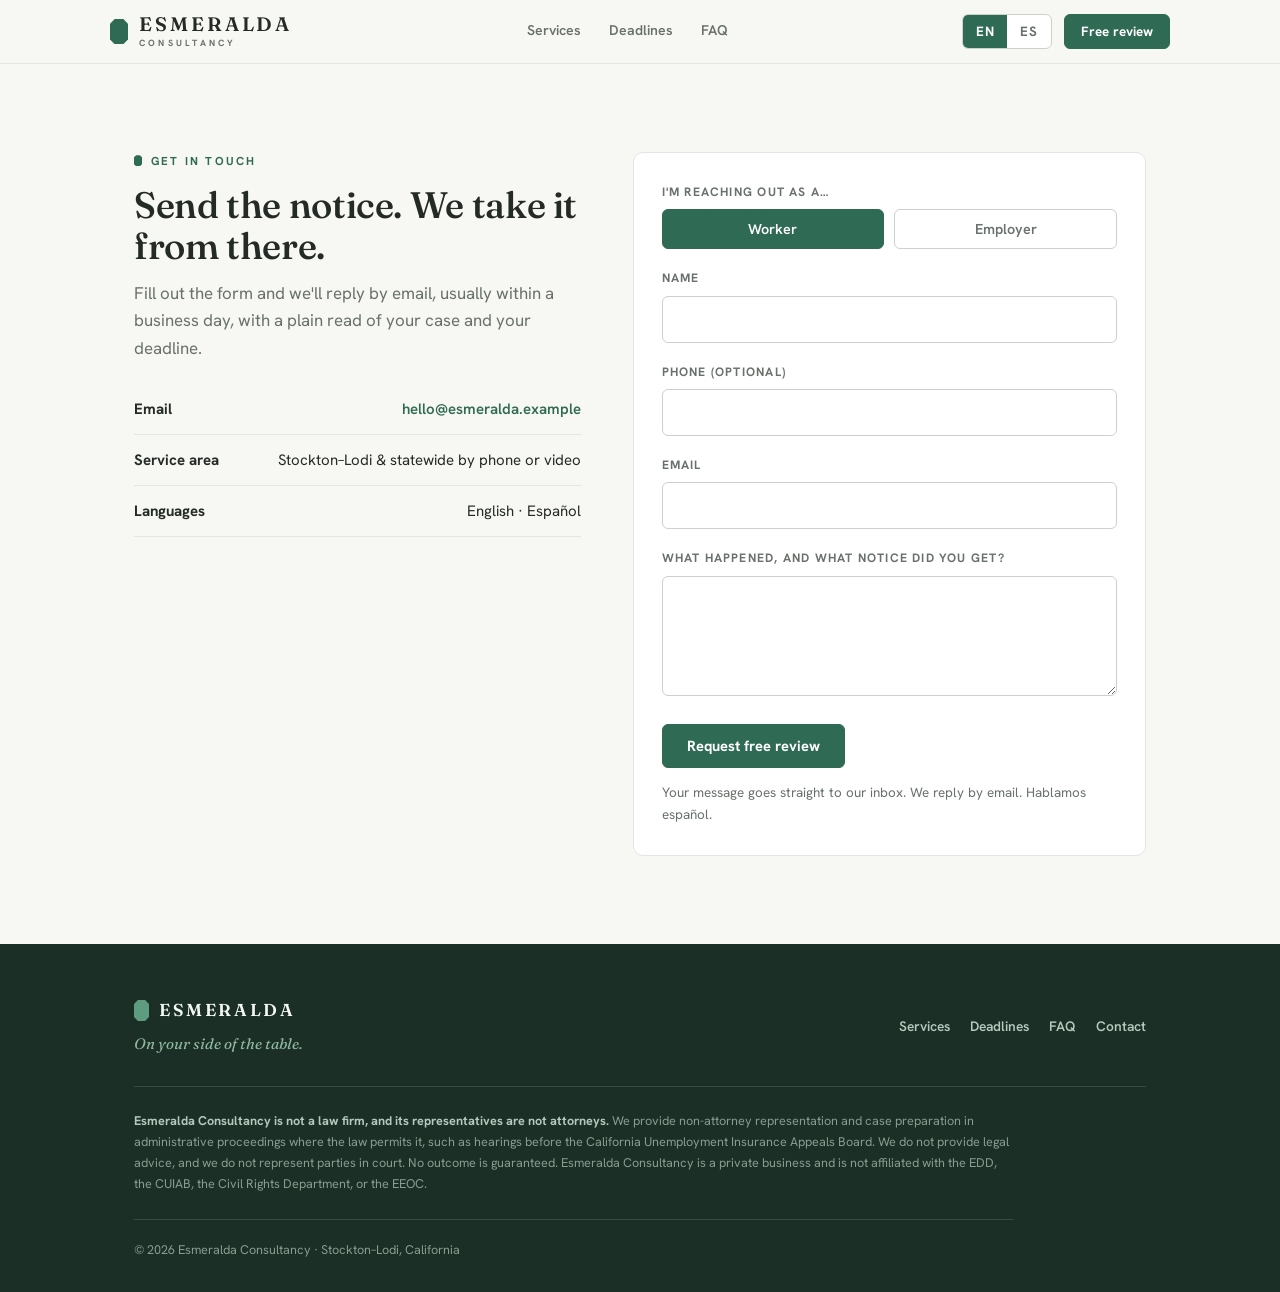
==== contact.html @ 8d0ad8d6 "Add files via upload" ====
<!DOCTYPE html>
<html lang="en">
<head>
<meta charset="UTF-8">
<meta name="viewport" content="width=device-width, initial-scale=1.0">
<title>Contact | Esmeralda Consultancy</title>
<meta name="description" content="Send your EDD, CUIAB, or CRD notice for a free case review. We reply within a business day, in English or Spanish.">
<meta name="robots" content="index, follow">
<meta name="theme-color" content="#2F6B54">
<link rel="canonical" href="https://davidamaya.github.io/Esmeralda-Consultancy/contact.html">
<meta property="og:site_name" content="Esmeralda Consultancy">
<meta property="og:title" content="Contact | Esmeralda Consultancy">
<meta property="og:description" content="Send the notice. We take it from there. Free case review, in English or Spanish.">
<meta property="og:type" content="website">
<meta property="og:url" content="https://davidamaya.github.io/Esmeralda-Consultancy/contact.html">
<link rel="icon" href='data:image/svg+xml,<svg xmlns="http://www.w3.org/2000/svg" viewBox="0 0 100 140"><path fill="%232F6B54" d="M26 0H74L100 26V114L74 140H26L0 114V26Z"/></svg>'>
<link rel="preconnect" href="https://fonts.googleapis.com">
<link rel="preconnect" href="https://fonts.gstatic.com" crossorigin>
<link href="https://fonts.googleapis.com/css2?family=Fraunces:opsz,wght@9..144,430;9..144,530;9..144,600&family=Hanken+Grotesk:wght@400;500;600;700&display=swap" rel="stylesheet">
<link rel="stylesheet" href="styles.css">
</head>
<body>
<a class="skip" href="#main"><span class="en">Skip to content</span><span class="es">Ir al contenido</span></a>

<header>
  <div class="wrap hd">
    <a class="brand il" href="index.html" aria-label="Esmeralda Consultancy — home">
      <svg viewBox="0 0 100 140" aria-hidden="true"><path fill="currentColor" d="M26 0H74L100 26V114L74 140H26L0 114V26Z"/></svg>
      <span class="bt"><b>ESMERALDA</b><span class="en">Consultancy</span><span class="es">Consultoría</span></span>
    </a>
    <nav class="main" aria-label="Main">
      <a class="il" href="services.html"><span class="en">Services</span><span class="es">Servicios</span></a>
      <a class="il" href="deadlines.html"><span class="en">Deadlines</span><span class="es">Fechas límite</span></a>
      <a class="il" href="faq.html"><span class="en">FAQ</span><span class="es">Preguntas</span></a>
    </nav>
    <div class="hd-r">
      <div class="seg" role="group" aria-label="Language">
        <button type="button" id="btn-en" class="on" onclick="setLang('en')">EN</button>
        <button type="button" id="btn-es" onclick="setLang('es')">ES</button>
      </div>
      <a class="btn sm il" href="contact.html" aria-current="page"><span class="en">Free review</span><span class="es">Revisión gratis</span></a>
    </div>
  </div>
</header>

<main id="main">

<section>
  <div class="wrap contact">
    <div class="rv">
      <div class="eyebrow"><span class="en">Get in touch</span><span class="es">Contáctenos</span></div>
      <h2><span class="en">Send the notice. We take it from there.</span><span class="es">Mándenos el aviso. Nosotros seguimos desde ahí.</span></h2>
      <p class="lead" style="margin-bottom:22px"><span class="en">Fill out the form and we'll reply by email, usually within a business day, with a plain read of your case and your deadline.</span><span class="es">Llene el formulario y le respondemos por correo, normalmente en un día hábil, con una lectura clara de su caso y de su fecha límite.</span></p>
      <div>
        <div class="c-line"><b><span class="en">Email</span><span class="es">Correo</span></b><a class="maillink" href="#"></a></div>
        <div class="c-line" data-phone-row><b><span class="en">Phone</span><span class="es">Teléfono</span></b><a class="phonelink" href="#"></a></div>
        <div class="c-line"><b><span class="en">Service area</span><span class="es">Área de servicio</span></b><span><span class="en">Stockton–Lodi &amp; statewide by phone or video</span><span class="es">Stockton–Lodi y todo el estado por teléfono o video</span></span></div>
        <div class="c-line"><b><span class="en">Languages</span><span class="es">Idiomas</span></b><span>English · Español</span></div>
      </div>
    </div>
    <form id="cform" class="cform rv" novalidate>
      <span class="field"><span class="en">I'm reaching out as a…</span><span class="es">Me comunico como…</span></span>
      <div class="pills" role="group">
        <button type="button" class="pill on" id="pWorker" onclick="setSide('worker')"><span class="en">Worker</span><span class="es">Trabajador</span></button>
        <button type="button" class="pill" id="pEmployer" onclick="setSide('employer')"><span class="en">Employer</span><span class="es">Empleador</span></button>
      </div>
      <label class="field" for="fName"><span class="en">Name</span><span class="es">Nombre</span></label>
      <input type="text" id="fName" name="name" autocomplete="name" required>
      <label class="field" for="fPhone"><span class="en">Phone (optional)</span><span class="es">Teléfono (opcional)</span></label>
      <input type="tel" id="fPhone" name="phone" autocomplete="tel">
      <label class="field" for="fEmail"><span class="en">Email</span><span class="es">Correo electrónico</span></label>
      <input type="email" id="fEmail" name="email" autocomplete="email" required>
      <label class="field" for="fMsg"><span class="en">What happened, and what notice did you get?</span><span class="es">¿Qué pasó y qué aviso recibió?</span></label>
      <textarea id="fMsg" name="message" required></textarea>
      <button class="btn" type="submit"><span class="en">Request free review</span><span class="es">Solicitar revisión gratuita</span></button>
      <p class="f-note"><span class="en">Your message goes straight to our inbox. We reply by email. Hablamos español.</span><span class="es">Su mensaje llega directo a nuestra bandeja. Respondemos por correo. Hablamos español.</span></p>
      <p class="f-ok" id="fOk"><span class="en">Thanks — your message is on its way. We'll reply by email soon.</span><span class="es">Gracias, su mensaje va en camino. Le respondemos pronto por correo.</span></p>
      <p class="f-err" id="fErr"><span class="en">The form couldn't send. Email us directly at <span class="mailtxt"></span>.</span><span class="es">El formulario no se pudo enviar. Escríbanos directo a <span class="mailtxt"></span>.</span></p>
    </form>
  </div>
</section>

</main>

<footer>
  <div class="wrap">
    <div class="ft-top">
      <div>
        <a class="ft-brand il" href="index.html">
          <svg viewBox="0 0 100 140" aria-hidden="true"><path fill="currentColor" d="M26 0H74L100 26V114L74 140H26L0 114V26Z"/></svg>
          <b>ESMERALDA</b>
        </a>
        <div class="ft-tag"><span class="en">On your side of the table.</span><span class="es">De su lado de la mesa.</span></div>
      </div>
      <div class="ft-nav">
        <a class="il" href="services.html"><span class="en">Services</span><span class="es">Servicios</span></a>
        <a class="il" href="deadlines.html"><span class="en">Deadlines</span><span class="es">Fechas límite</span></a>
        <a class="il" href="faq.html"><span class="en">FAQ</span><span class="es">Preguntas</span></a>
        <a class="il" href="contact.html"><span class="en">Contact</span><span class="es">Contacto</span></a>
      </div>
    </div>
    <p class="disclaimer">
      <span class="en"><b>Esmeralda Consultancy is not a law firm, and its representatives are not attorneys.</b> We provide non-attorney representation and case preparation in administrative proceedings where the law permits it, such as hearings before the California Unemployment Insurance Appeals Board. We do not provide legal advice, and we do not represent parties in court. No outcome is guaranteed. Esmeralda Consultancy is a private business and is not affiliated with the EDD, the CUIAB, the Civil Rights Department, or the EEOC.</span>
      <span class="es"><b>Esmeralda Consultancy no es un despacho de abogados y sus representantes no son abogados.</b> Ofrecemos representación y preparación de casos, sin abogado, en procedimientos administrativos donde la ley lo permite, como las audiencias ante la Junta de Apelaciones del Seguro de Desempleo de California. No damos asesoría legal ni representamos a las partes en los tribunales. Ningún resultado está garantizado. Esmeralda Consultancy es un negocio privado y no está afiliada al EDD, a la CUIAB, al Departamento de Derechos Civiles ni a la EEOC.</span>
    </p>
    <div class="ft-bot">© 2026 Esmeralda Consultancy · Stockton–Lodi, California</div>
  </div>
</footer>

<script src="app.js"></script>
</body>
</html>
---- styles.css ----
/* Esmeralda Consultancy — shared styles */
:root{
  --bg:#F7F7F3;        /* soft paper white */
  --card:#FFFFFF;
  --ink:#242B26;       /* soft green-black */
  --mut:#68716B;
  --line:#E3E6E2;      /* hairlines */
  --ctl:#CBD2CC;       /* control borders */
  --em:#2F6B54;        /* muted pine emerald */
  --em-deep:#25553F;
  --em-lite:#EAF0EC;
  --panel:#224235;
  --footer:#1B2F27;
  --amber:#96691E;
  --red:#9C4335;
  --r:6px;             /* one radius everywhere */
}
*{margin:0;padding:0;box-sizing:border-box}
html{scroll-behavior:smooth;scroll-padding-top:80px}
body{font-family:'Hanken Grotesk',system-ui,sans-serif;background:var(--bg);color:var(--ink);font-size:17px;line-height:1.6;-webkit-font-smoothing:antialiased}
img,svg{display:block}
a{color:inherit}
.wrap{max-width:1060px;margin:0 auto;padding:0 24px}
h1,h2,h3{font-family:'Fraunces',serif;font-weight:530;line-height:1.12;letter-spacing:-.01em}
h1{font-size:clamp(2.4rem,5.6vw,3.8rem)}
h2{font-size:clamp(1.7rem,3.2vw,2.3rem);margin-bottom:14px}
h3{font-size:1.18rem;font-weight:600;line-height:1.3}
p{max-width:62ch}
.lead{font-size:1.06rem;color:var(--mut);max-width:56ch}
.small{font-size:.84rem;color:var(--mut)}

/* language: .es hidden until body.lang-es */
.es{display:none}
body.lang-es .en{display:none}
body.lang-es .es{display:revert}

/* skip link */
.skip{position:absolute;left:-9999px;top:0;background:var(--em);color:#fff;padding:10px 16px;border-radius:var(--r);z-index:100}
.skip:focus{left:16px;top:12px}

/* eyebrow with small gem tick */
.eyebrow{display:flex;align-items:center;gap:9px;font-size:.72rem;font-weight:700;letter-spacing:.19em;text-transform:uppercase;color:var(--em);margin-bottom:14px}
.eyebrow::before{content:"";width:8px;height:11px;background:var(--em);clip-path:polygon(27% 0,73% 0,100% 19%,100% 81%,73% 100%,27% 100%,0 81%,0 19%);flex:none}

/* ===== one control system: buttons, toggles, inputs share height, radius, border ===== */
.btn{display:inline-block;font-family:inherit;font-size:.92rem;font-weight:700;line-height:1;padding:14px 24px;background:var(--em);color:#fff;text-decoration:none;border:1px solid var(--em);border-radius:var(--r);cursor:pointer;transition:background .15s,border-color .15s,color .15s}
.btn:hover{background:var(--em-deep);border-color:var(--em-deep)}
.btn.quiet{background:var(--card);border-color:var(--ctl);color:var(--ink)}
.btn.quiet:hover{border-color:var(--em);color:var(--em);background:var(--em-lite)}
.btn.sm{font-size:.84rem;padding:10px 16px}
a:focus-visible,button:focus-visible,select:focus-visible,input:focus-visible,textarea:focus-visible,summary:focus-visible{outline:2px solid var(--em);outline-offset:2px}

.seg{display:inline-flex;border:1px solid var(--ctl);border-radius:var(--r);overflow:hidden;background:var(--card)}
.seg button{font-family:inherit;font-size:.84rem;font-weight:700;line-height:1;letter-spacing:.06em;padding:10px 13px;border:none;background:transparent;color:var(--mut);cursor:pointer}
.seg button.on{background:var(--em);color:#fff}

.field{display:block;font-size:.76rem;font-weight:700;letter-spacing:.1em;text-transform:uppercase;color:var(--mut);margin:0 0 7px}
select,input[type=date],input[type=text],input[type=email],input[type=tel],textarea{width:100%;font-family:inherit;font-size:1rem;line-height:1.3;padding:12px 14px;border:1px solid var(--ctl);border-radius:var(--r);background:var(--card);color:var(--ink);margin-bottom:20px;-webkit-appearance:none;appearance:none}
select{background-image:url('data:image/svg+xml,<svg xmlns="http://www.w3.org/2000/svg" width="12" height="8"><path d="M1 1l5 5 5-5" fill="none" stroke="%232F6B54" stroke-width="2"/></svg>');background-repeat:no-repeat;background-position:right 14px center;padding-right:38px}
textarea{min-height:120px;resize:vertical}

/* ===== header ===== */
header{position:sticky;top:0;z-index:50;background:rgba(247,247,243,.93);backdrop-filter:blur(8px);border-bottom:1px solid var(--line)}
.hd{display:flex;align-items:center;justify-content:space-between;gap:16px;padding:13px 0}
.brand{display:flex;align-items:center;gap:11px;text-decoration:none}
.brand svg{width:18px;height:auto;color:var(--em);flex:none}
.brand .bt{display:flex;flex-direction:column;line-height:1}
.brand .bt b{font-family:'Fraunces',serif;font-weight:600;font-size:1.22rem;letter-spacing:.15em}
.brand .bt span{font-size:.56rem;font-weight:700;letter-spacing:.36em;text-transform:uppercase;color:var(--mut);margin-top:4px}
nav.main{display:flex;align-items:center;gap:24px}
nav.main a{font-size:.88rem;font-weight:600;text-decoration:none;color:var(--mut);padding:6px 2px;border-bottom:2px solid transparent;transition:color .15s}
nav.main a:hover{color:var(--em)}
nav.main a[aria-current=page]{color:var(--em);border-bottom-color:var(--em)}
.hd-r{display:flex;align-items:center;gap:12px}
@media(max-width:820px){nav.main{gap:16px}nav.main a{font-size:.82rem}}
@media(max-width:640px){nav.main{display:none}}
@media(max-width:460px){.hd-r .btn{display:none}}

/* ===== page scaffolding ===== */
section{padding:88px 0}
section.tight{padding:64px 0}
.sec-hd{max-width:640px;margin-bottom:42px}
.page-hero{padding:76px 0 56px;border-bottom:1px solid var(--line)}
.page-hero h1{font-size:clamp(2.1rem,4.6vw,3.1rem);max-width:22ch}
.page-hero .lead{margin-top:16px}
@media(max-width:760px){section{padding:60px 0}.page-hero{padding:52px 0 44px}}

/* ===== home hero ===== */
.hero{padding:100px 0 72px;border-bottom:1px solid var(--line)}
.hero h1{max-width:16ch}
.hero h1 em{font-style:italic;color:var(--em)}
.hero .lead{margin:22px 0 30px}
.hero-cta{display:flex;flex-wrap:wrap;gap:12px}
.facts{display:flex;flex-wrap:wrap;column-gap:56px;row-gap:20px;margin-top:60px}
.fact b{display:block;font-family:'Fraunces',serif;font-weight:600;font-size:1.35rem;color:var(--em)}
.fact span{font-size:.84rem;color:var(--mut)}
@media(max-width:760px){.hero{padding:64px 0 54px}.facts{column-gap:36px;margin-top:44px}}

/* ===== cards & lists ===== */
.grid2{display:grid;grid-template-columns:1fr 1fr;gap:24px}
@media(max-width:820px){.grid2{grid-template-columns:1fr}}
.card{background:var(--card);border:1px solid var(--line);border-radius:10px;padding:30px 28px}
.card .tag{font-size:.7rem;font-weight:700;letter-spacing:.16em;text-transform:uppercase;color:var(--em);margin-bottom:10px}
.card h3{font-size:1.35rem;margin-bottom:6px}
.card .sub{font-size:.94rem;color:var(--mut);margin-bottom:14px}
ul.rows{list-style:none}
ul.rows li{padding:11px 0;border-top:1px solid var(--line);font-size:.95rem}
.card ul.rows li:last-child{padding-bottom:0}
.linkmore{display:inline-block;margin-top:16px;font-size:.9rem;font-weight:700;color:var(--em);text-decoration:none}
.linkmore:hover{text-decoration:underline}

/* plain two columns (no boxes) */
.cols2{display:grid;grid-template-columns:1fr 1fr;gap:48px}
.cols2 h3{padding-bottom:12px;border-bottom:1px solid var(--line);margin-bottom:4px}
.cols2 ul.rows li{border-top:none;border-bottom:1px solid var(--line)}
.cols2 ul.rows li:last-child{border-bottom:none}
@media(max-width:820px){.cols2{grid-template-columns:1fr;gap:28px}}

/* ===== dark band (home thesis) ===== */
.band-dark{background:var(--panel);color:#E7EFEA}
.band-dark .eyebrow{color:#9CCDB4}
.band-dark .eyebrow::before{background:#9CCDB4}
.band-dark h2{color:#F3F8F4}
.band-dark .lead{color:#B4C9BC}
.band-dark .cols2{margin-top:40px}
.band-dark .cols2 h3{color:#9CCDB4;border-bottom-color:rgba(231,239,234,.22)}
.band-dark ul.rows li{border-color:rgba(231,239,234,.12);color:#D3E1D7}

/* ===== light CTA band ===== */
.band-lite{background:var(--em-lite);border-top:1px solid var(--line);border-bottom:1px solid var(--line)}
.band-lite .in{display:flex;align-items:center;justify-content:space-between;gap:24px;flex-wrap:wrap;padding:34px 0}
.band-lite p{font-size:1.02rem;max-width:none}
.band-lite b{font-family:'Fraunces',serif;font-weight:600}

/* ===== steps & terms (no boxes) ===== */
.steps{display:grid;grid-template-columns:repeat(3,1fr);gap:44px;border-top:1px solid var(--line);padding-top:44px}
.step .num{font-family:'Fraunces',serif;font-weight:430;font-size:2.1rem;color:var(--em);line-height:1;margin-bottom:12px}
.step h3{margin-bottom:8px}
.step p{font-size:.94rem;color:var(--mut)}
.terms{display:grid;grid-template-columns:repeat(3,1fr);gap:44px;border-top:1px solid var(--line);padding-top:44px}
.term h3{font-size:1.05rem;margin-bottom:8px}
.term h3::before{content:"";display:block;width:24px;height:2px;background:var(--em);margin-bottom:12px}
.term p{font-size:.93rem;color:var(--mut)}
@media(max-width:820px){.steps,.terms{grid-template-columns:1fr;gap:30px}}

/* ===== calculator ===== */
.tool{background:var(--card);border:1px solid var(--line);border-radius:10px;padding:32px 30px;max-width:700px}
.result{display:none;margin-top:24px;border-top:1px solid var(--line);padding-top:22px}
.result.show{display:block}
.result .dl-label{font-size:.76rem;font-weight:700;letter-spacing:.1em;text-transform:uppercase;color:var(--mut);margin-bottom:6px}
.result .dl-date{font-family:'Fraunces',serif;font-weight:600;font-size:clamp(1.4rem,3.2vw,1.9rem);line-height:1.15}
.result .dl-pill{display:inline-block;margin-top:12px;font-size:.84rem;font-weight:700;padding:7px 13px;border-radius:var(--r)}
.result.ok .dl-date{color:var(--em)}
.result.ok .dl-pill{background:#E2ECE6;color:var(--em-deep)}
.result.warn .dl-date{color:var(--amber)}
.result.warn .dl-pill{background:#F1E7CE;color:#6E4B12}
.result.past .dl-date{color:var(--red)}
.result.past .dl-pill{background:#F1DFDA;color:#6F2C21}
.result .dl-note{margin-top:12px;font-size:.9rem;color:var(--mut)}
.fine{font-size:.82rem;color:var(--mut);margin-top:22px;max-width:700px;line-height:1.6}
.fine a{color:var(--em)}

/* ===== FAQ ===== */
.faq{max-width:760px}
.faq details{border-top:1px solid var(--line)}
.faq details:last-child{border-bottom:1px solid var(--line)}
.faq summary{list-style:none;cursor:pointer;padding:18px 36px 18px 0;font-weight:600;font-size:1.02rem;position:relative}
.faq summary::-webkit-details-marker{display:none}
.faq summary::after{content:"+";position:absolute;right:4px;top:50%;transform:translateY(-50%);font-family:'Fraunces',serif;font-size:1.4rem;font-weight:430;color:var(--em)}
.faq details[open] summary::after{content:"–"}
.faq .a{padding:0 0 20px;color:var(--mut);font-size:.96rem;max-width:64ch}
.faq .a a{color:var(--em)}

/* ===== contact ===== */
.contact{display:grid;grid-template-columns:1fr 1.15fr;gap:52px;align-items:start}
.c-line{display:flex;justify-content:space-between;gap:14px;padding:13px 0;border-bottom:1px solid var(--line);font-size:.94rem}
.c-line b{font-weight:700}
.c-line a{color:var(--em);text-decoration:none;font-weight:600}
.c-line a:hover{text-decoration:underline}
.cform{background:var(--card);border:1px solid var(--line);border-radius:10px;padding:30px 28px}
.pills{display:flex;gap:10px;margin-bottom:20px}
.pill{flex:1;font-family:inherit;font-size:.9rem;font-weight:600;line-height:1;padding:12px 10px;background:var(--card);border:1px solid var(--ctl);border-radius:var(--r);color:var(--mut);cursor:pointer}
.pill.on{background:var(--em);border-color:var(--em);color:#fff}
.f-note{font-size:.84rem;color:var(--mut);margin-top:14px}
.f-ok{display:none;font-weight:600;color:var(--em);margin-top:14px}
.f-err{display:none;font-weight:600;color:var(--red);margin-top:14px}
@media(max-width:860px){.contact{grid-template-columns:1fr;gap:34px}}

/* ===== footer ===== */
footer{background:var(--footer);color:#B7C8BD;padding:52px 0 32px;margin-top:0}
.ft-top{display:flex;justify-content:space-between;gap:40px;flex-wrap:wrap;padding-bottom:30px;border-bottom:1px solid rgba(231,239,234,.14)}
.ft-brand{display:flex;align-items:center;gap:10px;text-decoration:none;color:#F3F8F4}
.ft-brand svg{width:15px;color:#5D9C7F}
.ft-brand b{font-family:'Fraunces',serif;font-weight:600;font-size:1.08rem;letter-spacing:.15em}
.ft-tag{font-family:'Fraunces',serif;font-style:italic;font-size:.95rem;color:#8FB9A0;margin-top:8px}
.ft-nav{display:flex;gap:20px;flex-wrap:wrap;align-items:center}
.ft-nav a{font-size:.86rem;font-weight:600;text-decoration:none;color:#B7C8BD}
.ft-nav a:hover{color:#F3F8F4}
.disclaimer{font-size:.79rem;line-height:1.65;color:#879C8E;padding:24px 0;border-bottom:1px solid rgba(231,239,234,.14);max-width:880px}
.disclaimer b{color:#B4C9BC}
.ft-bot{padding-top:20px;font-size:.79rem;color:#879C8E}

/* reveal */
.rv{opacity:0;transform:translateY(8px);transition:opacity .55s ease,transform .55s ease}
.rv.on{opacity:1;transform:none}
@media(prefers-reduced-motion:reduce){html{scroll-behavior:auto}.rv{transition:none;opacity:1;transform:none}}
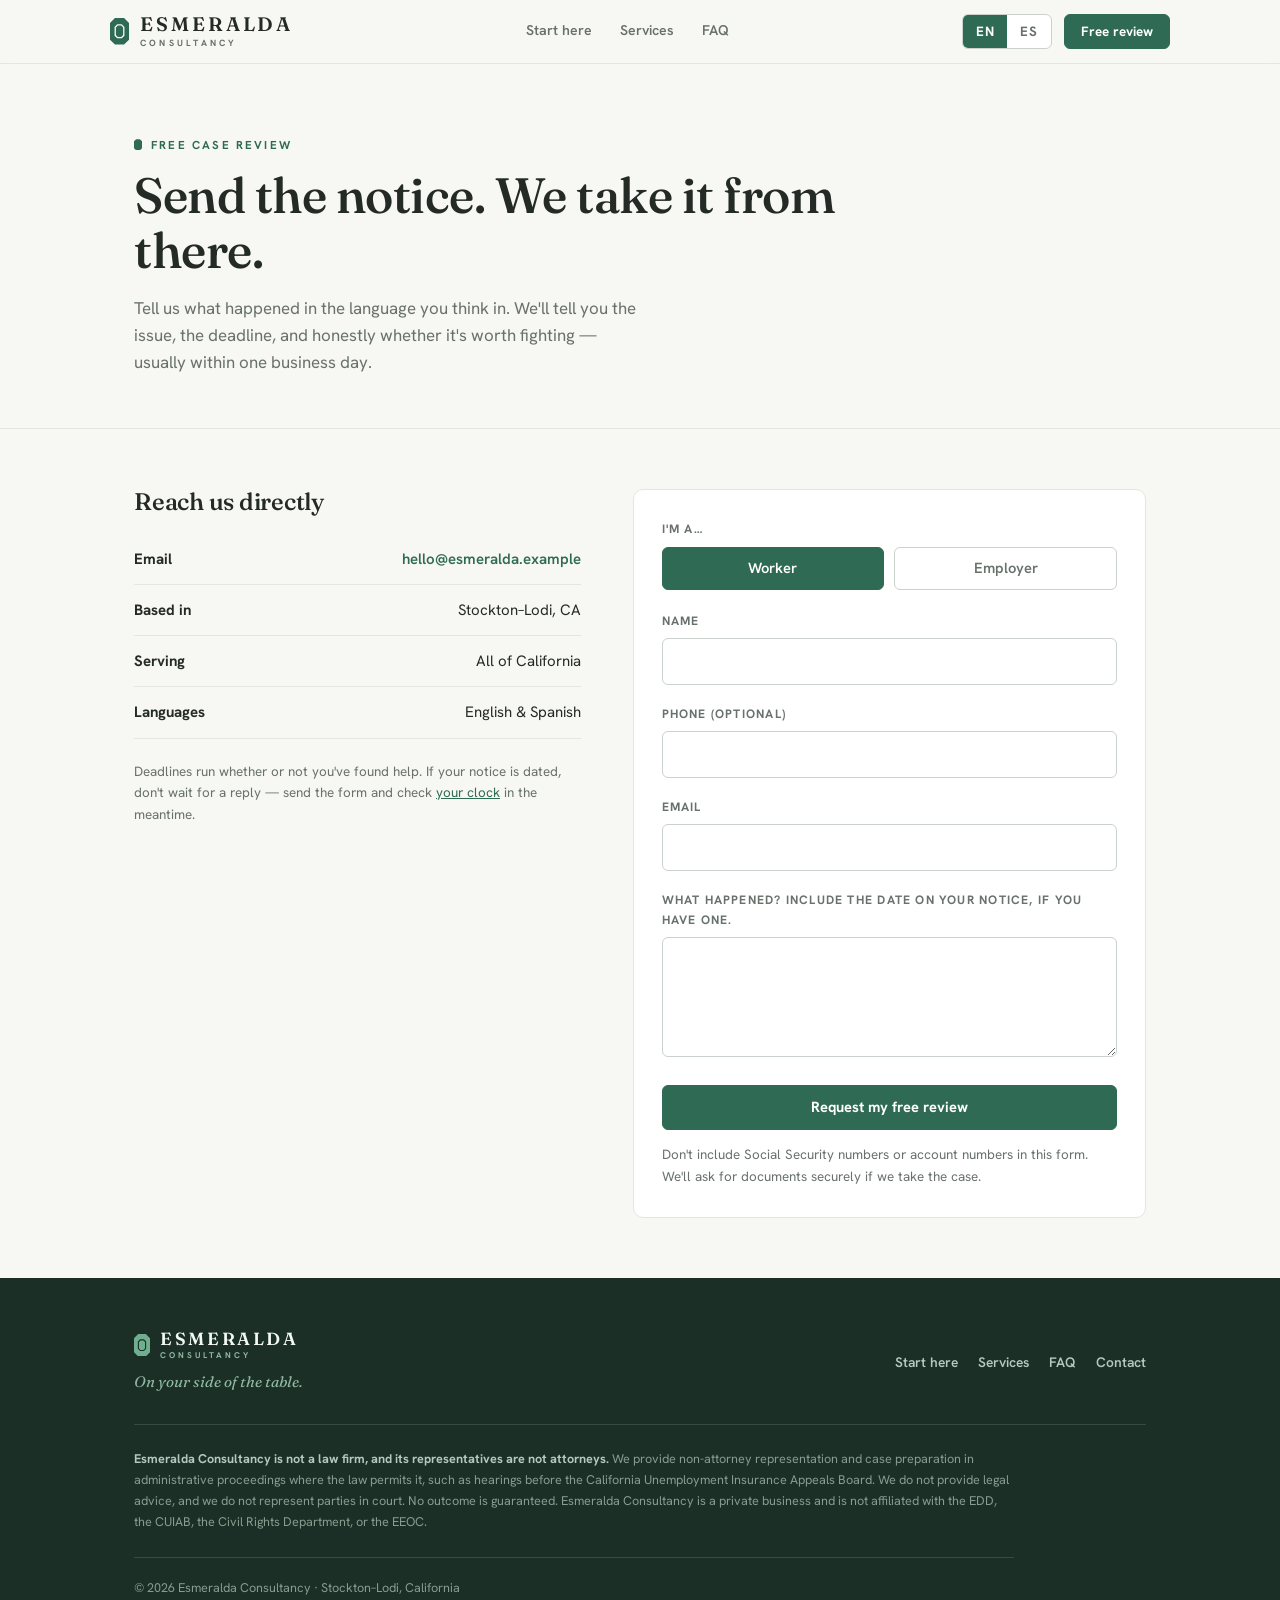
==== commit f40e6546: "Add files via upload" ====
--- a/contact.html
+++ b/contact.html
@@ -3,17 +3,17 @@
 <head>
 <meta charset="UTF-8">
 <meta name="viewport" content="width=device-width, initial-scale=1.0">
-<title>Contact | Esmeralda Consultancy</title>
-<meta name="description" content="Send your EDD, CUIAB, or CRD notice for a free case review. We reply within a business day, in English or Spanish.">
+<title>Free Case Review | Esmeralda Consultancy</title>
+<meta name="description" content="Send your EDD, CUIAB, or CRD notice for a free, plain-language case review — in English or Spanish. We usually reply within one business day.">
 <meta name="robots" content="index, follow">
 <meta name="theme-color" content="#2F6B54">
 <link rel="canonical" href="https://davidamaya.github.io/Esmeralda-Consultancy/contact.html">
 <meta property="og:site_name" content="Esmeralda Consultancy">
-<meta property="og:title" content="Contact | Esmeralda Consultancy">
-<meta property="og:description" content="Send the notice. We take it from there. Free case review, in English or Spanish.">
+<meta property="og:title" content="Free Case Review | Esmeralda Consultancy">
+<meta property="og:description" content="Send your notice. We'll tell you the issue, the deadline, and whether it's worth fighting — free.">
 <meta property="og:type" content="website">
 <meta property="og:url" content="https://davidamaya.github.io/Esmeralda-Consultancy/contact.html">
-<link rel="icon" href='data:image/svg+xml,<svg xmlns="http://www.w3.org/2000/svg" viewBox="0 0 100 140"><path fill="%232F6B54" d="M26 0H74L100 26V114L74 140H26L0 114V26Z"/></svg>'>
+<link rel="icon" href='data:image/svg+xml,<svg xmlns="http://www.w3.org/2000/svg" viewBox="0 0 100 140"><path fill-rule="evenodd" fill="%232F6B54" d="M26 0H74L100 26V114L74 140H26L0 114V26Z M38 33H62L76 47V93L62 107H38L24 93V47Z M41 40H59L69 50V90L59 100H41L31 90V50Z"/></svg>'>
 <link rel="preconnect" href="https://fonts.googleapis.com">
 <link rel="preconnect" href="https://fonts.gstatic.com" crossorigin>
 <link href="https://fonts.googleapis.com/css2?family=Fraunces:opsz,wght@9..144,430;9..144,530;9..144,600&family=Hanken+Grotesk:wght@400;500;600;700&display=swap" rel="stylesheet">
@@ -25,12 +25,12 @@
 <header>
   <div class="wrap hd">
     <a class="brand il" href="index.html" aria-label="Esmeralda Consultancy — home">
-      <svg viewBox="0 0 100 140" aria-hidden="true"><path fill="currentColor" d="M26 0H74L100 26V114L74 140H26L0 114V26Z"/></svg>
+      <svg viewBox="0 0 100 140" aria-hidden="true"><path fill-rule="evenodd" fill="currentColor" d="M26 0H74L100 26V114L74 140H26L0 114V26Z M38 33H62L76 47V93L62 107H38L24 93V47Z M41 40H59L69 50V90L59 100H41L31 90V50Z"/></svg>
       <span class="bt"><b>ESMERALDA</b><span class="en">Consultancy</span><span class="es">Consultoría</span></span>
     </a>
     <nav class="main" aria-label="Main">
+      <a class="il" href="start.html"><span class="en">Start here</span><span class="es">Empiece aquí</span></a>
       <a class="il" href="services.html"><span class="en">Services</span><span class="es">Servicios</span></a>
-      <a class="il" href="deadlines.html"><span class="en">Deadlines</span><span class="es">Fechas límite</span></a>
       <a class="il" href="faq.html"><span class="en">FAQ</span><span class="es">Preguntas</span></a>
     </nav>
     <div class="hd-r">
@@ -45,38 +45,51 @@
 
 <main id="main">
 
-<section>
+<div class="page-hero">
+  <div class="wrap">
+    <div class="eyebrow"><span class="en">Free case review</span><span class="es">Revisión gratuita</span></div>
+    <h1><span class="en">Send the notice. We take it from there.</span><span class="es">Mándenos el aviso. Nosotros seguimos desde ahí.</span></h1>
+    <p class="lead"><span class="en">Tell us what happened in the language you think in. We'll tell you the issue, the deadline, and honestly whether it's worth fighting — usually within one business day.</span><span class="es">Cuéntenos qué pasó en el idioma en que usted piensa. Le diremos cuál es el problema, cuál es la fecha límite y, con honestidad, si vale la pena pelearlo, normalmente en un día hábil.</span></p>
+  </div>
+</div>
+
+<section class="tight">
   <div class="wrap contact">
-    <div class="rv">
-      <div class="eyebrow"><span class="en">Get in touch</span><span class="es">Contáctenos</span></div>
-      <h2><span class="en">Send the notice. We take it from there.</span><span class="es">Mándenos el aviso. Nosotros seguimos desde ahí.</span></h2>
-      <p class="lead" style="margin-bottom:22px"><span class="en">Fill out the form and we'll reply by email, usually within a business day, with a plain read of your case and your deadline.</span><span class="es">Llene el formulario y le respondemos por correo, normalmente en un día hábil, con una lectura clara de su caso y de su fecha límite.</span></p>
-      <div>
-        <div class="c-line"><b><span class="en">Email</span><span class="es">Correo</span></b><a class="maillink" href="#"></a></div>
-        <div class="c-line" data-phone-row><b><span class="en">Phone</span><span class="es">Teléfono</span></b><a class="phonelink" href="#"></a></div>
-        <div class="c-line"><b><span class="en">Service area</span><span class="es">Área de servicio</span></b><span><span class="en">Stockton–Lodi &amp; statewide by phone or video</span><span class="es">Stockton–Lodi y todo el estado por teléfono o video</span></span></div>
-        <div class="c-line"><b><span class="en">Languages</span><span class="es">Idiomas</span></b><span>English · Español</span></div>
+
+    <div>
+      <h2 style="font-size:1.5rem"><span class="en">Reach us directly</span><span class="es">Contáctenos directamente</span></h2>
+      <div style="margin-top:18px">
+        <div class="c-line"><b><span class="en">Email</span><span class="es">Correo</span></b><a class="maillink" href="#">…</a></div>
+        <div class="c-line" data-phone-row><b><span class="en">Phone / text</span><span class="es">Teléfono / mensaje</span></b><a class="phonelink" href="#">…</a></div>
+        <div class="c-line"><b><span class="en">Based in</span><span class="es">Ubicados en</span></b><span>Stockton–Lodi, CA</span></div>
+        <div class="c-line"><b><span class="en">Serving</span><span class="es">Atendemos</span></b><span class="en">All of California</span><span class="es">Toda California</span></div>
+        <div class="c-line"><b><span class="en">Languages</span><span class="es">Idiomas</span></b><span class="en">English &amp; Spanish</span><span class="es">Inglés y español</span></div>
       </div>
+      <p class="small" style="margin-top:22px"><span class="en">Deadlines run whether or not you've found help. If your notice is dated, don't wait for a reply — send the form and check <a class="il" href="start.html" style="color:var(--em)">your clock</a> in the meantime.</span><span class="es">Los plazos corren aunque usted todavía no encuentre ayuda. Si su aviso ya tiene fecha, no espere la respuesta: mande el formulario y revise <a class="il" href="start.html" style="color:var(--em)">su reloj</a> mientras tanto.</span></p>
     </div>
-    <form id="cform" class="cform rv" novalidate>
-      <span class="field"><span class="en">I'm reaching out as a…</span><span class="es">Me comunico como…</span></span>
-      <div class="pills" role="group">
+
+    <div class="cform">
+      <span class="field"><span class="en">I'm a…</span><span class="es">Soy…</span></span>
+      <div class="pills" style="margin-bottom:22px">
         <button type="button" class="pill on" id="pWorker" onclick="setSide('worker')"><span class="en">Worker</span><span class="es">Trabajador</span></button>
         <button type="button" class="pill" id="pEmployer" onclick="setSide('employer')"><span class="en">Employer</span><span class="es">Empleador</span></button>
       </div>
-      <label class="field" for="fName"><span class="en">Name</span><span class="es">Nombre</span></label>
-      <input type="text" id="fName" name="name" autocomplete="name" required>
-      <label class="field" for="fPhone"><span class="en">Phone (optional)</span><span class="es">Teléfono (opcional)</span></label>
-      <input type="tel" id="fPhone" name="phone" autocomplete="tel">
-      <label class="field" for="fEmail"><span class="en">Email</span><span class="es">Correo electrónico</span></label>
-      <input type="email" id="fEmail" name="email" autocomplete="email" required>
-      <label class="field" for="fMsg"><span class="en">What happened, and what notice did you get?</span><span class="es">¿Qué pasó y qué aviso recibió?</span></label>
-      <textarea id="fMsg" name="message" required></textarea>
-      <button class="btn" type="submit"><span class="en">Request free review</span><span class="es">Solicitar revisión gratuita</span></button>
-      <p class="f-note"><span class="en">Your message goes straight to our inbox. We reply by email. Hablamos español.</span><span class="es">Su mensaje llega directo a nuestra bandeja. Respondemos por correo. Hablamos español.</span></p>
-      <p class="f-ok" id="fOk"><span class="en">Thanks — your message is on its way. We'll reply by email soon.</span><span class="es">Gracias, su mensaje va en camino. Le respondemos pronto por correo.</span></p>
-      <p class="f-err" id="fErr"><span class="en">The form couldn't send. Email us directly at <span class="mailtxt"></span>.</span><span class="es">El formulario no se pudo enviar. Escríbanos directo a <span class="mailtxt"></span>.</span></p>
-    </form>
+      <form id="cform" novalidate>
+        <label class="field" for="fName"><span class="en">Name</span><span class="es">Nombre</span></label>
+        <input type="text" id="fName" name="name" autocomplete="name" required>
+        <label class="field" for="fPhone"><span class="en">Phone (optional)</span><span class="es">Teléfono (opcional)</span></label>
+        <input type="tel" id="fPhone" name="phone" autocomplete="tel">
+        <label class="field" for="fEmail"><span class="en">Email</span><span class="es">Correo electrónico</span></label>
+        <input type="email" id="fEmail" name="email" autocomplete="email" required>
+        <label class="field" for="fMsg"><span class="en">What happened? Include the date on your notice, if you have one.</span><span class="es">¿Qué pasó? Incluya la fecha de su aviso, si tiene uno.</span></label>
+        <textarea id="fMsg" name="message" required></textarea>
+        <button class="btn" type="submit" style="width:100%"><span class="en">Request my free review</span><span class="es">Solicitar mi revisión gratuita</span></button>
+      </form>
+      <p class="f-ok" id="fOk"><span class="en">Received. We'll reply shortly — check your spam folder just in case.</span><span class="es">Recibido. Le responderemos pronto; revise su carpeta de spam por si acaso.</span></p>
+      <p class="f-err" id="fErr"><span class="en">Something went wrong. Email us directly at </span><span class="es">Algo salió mal. Escríbanos directamente a </span><span class="mailtxt"></span>.</p>
+      <p class="f-note"><span class="en">Don't include Social Security numbers or account numbers in this form. We'll ask for documents securely if we take the case.</span><span class="es">No incluya números de Seguro Social ni números de cuenta en este formulario. Si tomamos el caso, le pediremos los documentos de forma segura.</span></p>
+    </div>
+
   </div>
 </section>
 
@@ -87,14 +100,14 @@
     <div class="ft-top">
       <div>
         <a class="ft-brand il" href="index.html">
-          <svg viewBox="0 0 100 140" aria-hidden="true"><path fill="currentColor" d="M26 0H74L100 26V114L74 140H26L0 114V26Z"/></svg>
-          <b>ESMERALDA</b>
+          <svg viewBox="0 0 100 140" aria-hidden="true"><path fill-rule="evenodd" fill="currentColor" d="M26 0H74L100 26V114L74 140H26L0 114V26Z M38 33H62L76 47V93L62 107H38L24 93V47Z M41 40H59L69 50V90L59 100H41L31 90V50Z"/></svg>
+          <span class="bt"><b>ESMERALDA</b><span class="en">Consultancy</span><span class="es">Consultoría</span></span>
         </a>
         <div class="ft-tag"><span class="en">On your side of the table.</span><span class="es">De su lado de la mesa.</span></div>
       </div>
       <div class="ft-nav">
+        <a class="il" href="start.html"><span class="en">Start here</span><span class="es">Empiece aquí</span></a>
         <a class="il" href="services.html"><span class="en">Services</span><span class="es">Servicios</span></a>
-        <a class="il" href="deadlines.html"><span class="en">Deadlines</span><span class="es">Fechas límite</span></a>
         <a class="il" href="faq.html"><span class="en">FAQ</span><span class="es">Preguntas</span></a>
         <a class="il" href="contact.html"><span class="en">Contact</span><span class="es">Contacto</span></a>
       </div>
--- a/styles.css
+++ b/styles.css
@@ -1,19 +1,19 @@
 /* Esmeralda Consultancy — shared styles */
 :root{
-  --bg:#F7F7F3;        /* soft paper white */
+  --bg:#F7F7F3;
   --card:#FFFFFF;
-  --ink:#242B26;       /* soft green-black */
+  --ink:#242B26;
   --mut:#68716B;
-  --line:#E3E6E2;      /* hairlines */
-  --ctl:#CBD2CC;       /* control borders */
-  --em:#2F6B54;        /* muted pine emerald */
+  --line:#E3E6E2;
+  --ctl:#CBD2CC;
+  --em:#2F6B54;
   --em-deep:#25553F;
   --em-lite:#EAF0EC;
   --panel:#224235;
   --footer:#1B2F27;
   --amber:#96691E;
   --red:#9C4335;
-  --r:6px;             /* one radius everywhere */
+  --r:6px;
 }
 *{margin:0;padding:0;box-sizing:border-box}
 html{scroll-behavior:smooth;scroll-padding-top:80px}
@@ -29,7 +29,7 @@
 .lead{font-size:1.06rem;color:var(--mut);max-width:56ch}
 .small{font-size:.84rem;color:var(--mut)}
 
-/* language: .es hidden until body.lang-es */
+/* language */
 .es{display:none}
 body.lang-es .en{display:none}
 body.lang-es .es{display:revert}
@@ -38,11 +38,11 @@
 .skip{position:absolute;left:-9999px;top:0;background:var(--em);color:#fff;padding:10px 16px;border-radius:var(--r);z-index:100}
 .skip:focus{left:16px;top:12px}
 
-/* eyebrow with small gem tick */
+/* eyebrow with gem tick */
 .eyebrow{display:flex;align-items:center;gap:9px;font-size:.72rem;font-weight:700;letter-spacing:.19em;text-transform:uppercase;color:var(--em);margin-bottom:14px}
 .eyebrow::before{content:"";width:8px;height:11px;background:var(--em);clip-path:polygon(27% 0,73% 0,100% 19%,100% 81%,73% 100%,27% 100%,0 81%,0 19%);flex:none}
 
-/* ===== one control system: buttons, toggles, inputs share height, radius, border ===== */
+/* ===== one control system ===== */
 .btn{display:inline-block;font-family:inherit;font-size:.92rem;font-weight:700;line-height:1;padding:14px 24px;background:var(--em);color:#fff;text-decoration:none;border:1px solid var(--em);border-radius:var(--r);cursor:pointer;transition:background .15s,border-color .15s,color .15s}
 .btn:hover{background:var(--em-deep);border-color:var(--em-deep)}
 .btn.quiet{background:var(--card);border-color:var(--ctl);color:var(--ink)}
@@ -56,14 +56,13 @@
 
 .field{display:block;font-size:.76rem;font-weight:700;letter-spacing:.1em;text-transform:uppercase;color:var(--mut);margin:0 0 7px}
 select,input[type=date],input[type=text],input[type=email],input[type=tel],textarea{width:100%;font-family:inherit;font-size:1rem;line-height:1.3;padding:12px 14px;border:1px solid var(--ctl);border-radius:var(--r);background:var(--card);color:var(--ink);margin-bottom:20px;-webkit-appearance:none;appearance:none}
-select{background-image:url('data:image/svg+xml,<svg xmlns="http://www.w3.org/2000/svg" width="12" height="8"><path d="M1 1l5 5 5-5" fill="none" stroke="%232F6B54" stroke-width="2"/></svg>');background-repeat:no-repeat;background-position:right 14px center;padding-right:38px}
 textarea{min-height:120px;resize:vertical}
 
 /* ===== header ===== */
 header{position:sticky;top:0;z-index:50;background:rgba(247,247,243,.93);backdrop-filter:blur(8px);border-bottom:1px solid var(--line)}
 .hd{display:flex;align-items:center;justify-content:space-between;gap:16px;padding:13px 0}
 .brand{display:flex;align-items:center;gap:11px;text-decoration:none}
-.brand svg{width:18px;height:auto;color:var(--em);flex:none}
+.brand svg{width:19px;height:auto;color:var(--em);flex:none}
 .brand .bt{display:flex;flex-direction:column;line-height:1}
 .brand .bt b{font-family:'Fraunces',serif;font-weight:600;font-size:1.22rem;letter-spacing:.15em}
 .brand .bt span{font-size:.56rem;font-weight:700;letter-spacing:.36em;text-transform:uppercase;color:var(--mut);margin-top:4px}
@@ -77,24 +76,24 @@
 @media(max-width:460px){.hd-r .btn{display:none}}
 
 /* ===== page scaffolding ===== */
-section{padding:88px 0}
-section.tight{padding:64px 0}
-.sec-hd{max-width:640px;margin-bottom:42px}
-.page-hero{padding:76px 0 56px;border-bottom:1px solid var(--line)}
+section{padding:84px 0}
+section.tight{padding:60px 0}
+.sec-hd{max-width:640px;margin-bottom:40px}
+.page-hero{padding:72px 0 52px;border-bottom:1px solid var(--line)}
 .page-hero h1{font-size:clamp(2.1rem,4.6vw,3.1rem);max-width:22ch}
 .page-hero .lead{margin-top:16px}
-@media(max-width:760px){section{padding:60px 0}.page-hero{padding:52px 0 44px}}
+@media(max-width:760px){section{padding:58px 0}.page-hero{padding:50px 0 42px}}
 
 /* ===== home hero ===== */
-.hero{padding:100px 0 72px;border-bottom:1px solid var(--line)}
+.hero{padding:98px 0 70px;border-bottom:1px solid var(--line)}
 .hero h1{max-width:16ch}
 .hero h1 em{font-style:italic;color:var(--em)}
 .hero .lead{margin:22px 0 30px}
 .hero-cta{display:flex;flex-wrap:wrap;gap:12px}
-.facts{display:flex;flex-wrap:wrap;column-gap:56px;row-gap:20px;margin-top:60px}
+.facts{display:flex;flex-wrap:wrap;column-gap:56px;row-gap:20px;margin-top:56px}
 .fact b{display:block;font-family:'Fraunces',serif;font-weight:600;font-size:1.35rem;color:var(--em)}
 .fact span{font-size:.84rem;color:var(--mut)}
-@media(max-width:760px){.hero{padding:64px 0 54px}.facts{column-gap:36px;margin-top:44px}}
+@media(max-width:760px){.hero{padding:62px 0 52px}.facts{column-gap:36px;margin-top:42px}}
 
 /* ===== cards & lists ===== */
 .grid2{display:grid;grid-template-columns:1fr 1fr;gap:24px}
@@ -109,14 +108,13 @@
 .linkmore{display:inline-block;margin-top:16px;font-size:.9rem;font-weight:700;color:var(--em);text-decoration:none}
 .linkmore:hover{text-decoration:underline}
 
-/* plain two columns (no boxes) */
 .cols2{display:grid;grid-template-columns:1fr 1fr;gap:48px}
 .cols2 h3{padding-bottom:12px;border-bottom:1px solid var(--line);margin-bottom:4px}
 .cols2 ul.rows li{border-top:none;border-bottom:1px solid var(--line)}
 .cols2 ul.rows li:last-child{border-bottom:none}
 @media(max-width:820px){.cols2{grid-template-columns:1fr;gap:28px}}
 
-/* ===== dark band (home thesis) ===== */
+/* ===== dark band ===== */
 .band-dark{background:var(--panel);color:#E7EFEA}
 .band-dark .eyebrow{color:#9CCDB4}
 .band-dark .eyebrow::before{background:#9CCDB4}
@@ -132,7 +130,7 @@
 .band-lite p{font-size:1.02rem;max-width:none}
 .band-lite b{font-family:'Fraunces',serif;font-weight:600}
 
-/* ===== steps & terms (no boxes) ===== */
+/* ===== steps & terms ===== */
 .steps{display:grid;grid-template-columns:repeat(3,1fr);gap:44px;border-top:1px solid var(--line);padding-top:44px}
 .step .num{font-family:'Fraunces',serif;font-weight:430;font-size:2.1rem;color:var(--em);line-height:1;margin-bottom:12px}
 .step h3{margin-bottom:8px}
@@ -143,20 +141,67 @@
 .term p{font-size:.93rem;color:var(--mut)}
 @media(max-width:820px){.steps,.terms{grid-template-columns:1fr;gap:30px}}
 
-/* ===== calculator ===== */
-.tool{background:var(--card);border:1px solid var(--line);border-radius:10px;padding:32px 30px;max-width:700px}
-.result{display:none;margin-top:24px;border-top:1px solid var(--line);padding-top:22px}
-.result.show{display:block}
-.result .dl-label{font-size:.76rem;font-weight:700;letter-spacing:.1em;text-transform:uppercase;color:var(--mut);margin-bottom:6px}
-.result .dl-date{font-family:'Fraunces',serif;font-weight:600;font-size:clamp(1.4rem,3.2vw,1.9rem);line-height:1.15}
-.result .dl-pill{display:inline-block;margin-top:12px;font-size:.84rem;font-weight:700;padding:7px 13px;border-radius:var(--r)}
-.result.ok .dl-date{color:var(--em)}
-.result.ok .dl-pill{background:#E2ECE6;color:var(--em-deep)}
-.result.warn .dl-date{color:var(--amber)}
-.result.warn .dl-pill{background:#F1E7CE;color:#6E4B12}
-.result.past .dl-date{color:var(--red)}
-.result.past .dl-pill{background:#F1DFDA;color:#6F2C21}
-.result .dl-note{margin-top:12px;font-size:.9rem;color:var(--mut)}
+/* ===== tabs (services) ===== */
+.tabs{display:flex;border-bottom:1px solid var(--line);margin-bottom:44px}
+.tab{font-family:inherit;font-size:.98rem;font-weight:700;padding:14px 2px;margin-right:36px;background:none;border:none;border-bottom:2px solid transparent;color:var(--mut);cursor:pointer;transition:color .15s}
+.tab:hover{color:var(--em)}
+.tab[aria-selected=true]{color:var(--ink);border-bottom-color:var(--em)}
+.tabpanel[hidden]{display:none}
+.tabpanel .intro{margin-bottom:36px}
+
+/* ===== case roadmap ===== */
+.map{position:relative;max-width:620px}
+.map::before{content:"";position:absolute;left:8px;top:10px;bottom:10px;width:2px;background:var(--line)}
+.mstep{position:relative;padding:0 0 26px 42px}
+.mstep:last-child{padding-bottom:0}
+.mstep::before{content:"";position:absolute;left:1px;top:4px;width:16px;height:22px;background:var(--em);clip-path:polygon(27% 0,73% 0,100% 19%,100% 81%,73% 100%,27% 100%,0 81%,0 19%)}
+.mstep h4{font-size:1rem;font-weight:700;line-height:1.4}
+.when{display:inline-block;margin-left:10px;font-size:.7rem;font-weight:700;letter-spacing:.05em;color:var(--em-deep);background:var(--em-lite);padding:3px 8px;border-radius:4px;vertical-align:2px;white-space:nowrap}
+.mstep p{font-size:.92rem;color:var(--mut);margin-top:4px;max-width:54ch}
+.handoff{font-size:.86rem;color:var(--mut);border-left:2px solid var(--em);padding:2px 0 2px 14px;margin-top:22px;max-width:54ch}
+
+/* ===== triage tool (start page) ===== */
+.tri{max-width:760px}
+.pills{display:flex;gap:10px;margin-bottom:20px}
+.pill{flex:1;font-family:inherit;font-size:.92rem;font-weight:600;line-height:1;padding:13px 10px;background:var(--card);border:1px solid var(--ctl);border-radius:var(--r);color:var(--mut);cursor:pointer;transition:border-color .15s,color .15s}
+.pill:hover{border-color:var(--em);color:var(--em)}
+.pill.on{background:var(--em);border-color:var(--em);color:#fff}
+.sits{display:grid;grid-template-columns:1fr 1fr;gap:10px;margin-top:6px}
+.sit{font-family:inherit;font-size:.93rem;font-weight:600;text-align:left;line-height:1.4;padding:14px 16px;background:var(--card);border:1px solid var(--ctl);border-radius:var(--r);color:var(--ink);cursor:pointer;transition:border-color .15s}
+.sit:hover{border-color:var(--em)}
+.sit.on{border-color:var(--em);box-shadow:inset 0 0 0 1px var(--em)}
+@media(max-width:640px){.sits{grid-template-columns:1fr}}
+.tri-result{display:none;margin-top:34px;background:var(--card);border:1px solid var(--line);border-radius:10px;padding:30px 28px}
+.tri-result.show{display:block}
+.tri-result .forum{display:inline-block;font-size:.7rem;font-weight:700;letter-spacing:.16em;text-transform:uppercase;color:var(--em);border:1px solid var(--em);border-radius:4px;padding:5px 10px;margin-bottom:16px}
+.tri-result h3{font-size:1.3rem;margin-bottom:18px}
+.tri-h{font-size:.76rem;font-weight:700;letter-spacing:.1em;text-transform:uppercase;color:var(--mut);margin:22px 0 10px}
+.tri-h:first-of-type{margin-top:0}
+.tri-path{list-style:none;counter-reset:tp}
+.tri-path li{counter-increment:tp;position:relative;padding:7px 0 7px 34px;font-size:.94rem;border-top:1px solid var(--line)}
+.tri-path li::before{content:counter(tp,decimal-leading-zero);position:absolute;left:0;top:9px;font-family:'Fraunces',serif;font-size:.86rem;color:var(--em)}
+.tri-gather{list-style:none}
+.tri-gather li{position:relative;padding:6px 0 6px 20px;font-size:.94rem;color:var(--ink)}
+.tri-gather li::before{content:"";position:absolute;left:2px;top:14px;width:7px;height:10px;background:var(--em);clip-path:polygon(27% 0,73% 0,100% 19%,100% 81%,73% 100%,27% 100%,0 81%,0 19%)}
+.tri-clock{font-size:.95rem;margin-bottom:14px}
+.tri-date{display:flex;gap:10px;align-items:flex-end;flex-wrap:wrap}
+.tri-date>div{flex:1;min-width:180px}
+.tri-date input{margin-bottom:0}
+.tri-date .btn{padding:13px 20px}
+.dl-out{display:none;margin-top:16px}
+.dl-out.show{display:block}
+.dl-out .dl-date{font-family:'Fraunces',serif;font-weight:600;font-size:1.4rem;line-height:1.2}
+.dl-out .dl-pill{display:inline-block;margin-top:8px;font-size:.82rem;font-weight:700;padding:6px 12px;border-radius:var(--r)}
+.dl-out.ok .dl-date{color:var(--em)}
+.dl-out.ok .dl-pill{background:#E2ECE6;color:var(--em-deep)}
+.dl-out.warn .dl-date{color:var(--amber)}
+.dl-out.warn .dl-pill{background:#F1E7CE;color:#6E4B12}
+.dl-out.past .dl-date{color:var(--red)}
+.dl-out.past .dl-pill{background:#F1DFDA;color:#6F2C21}
+.dl-out .dl-note{margin-top:10px;font-size:.88rem;color:var(--mut)}
+.tri-note{margin-top:20px;font-size:.9rem;border-left:2px solid var(--em);padding:2px 0 2px 14px;color:var(--ink);max-width:56ch}
+.tri-cta{margin-top:26px;padding-top:22px;border-top:1px solid var(--line);display:flex;align-items:center;gap:18px;flex-wrap:wrap}
+.tri-cta .small{margin:0}
 .fine{font-size:.82rem;color:var(--mut);margin-top:22px;max-width:700px;line-height:1.6}
 .fine a{color:var(--em)}
 
@@ -178,21 +223,20 @@
 .c-line a{color:var(--em);text-decoration:none;font-weight:600}
 .c-line a:hover{text-decoration:underline}
 .cform{background:var(--card);border:1px solid var(--line);border-radius:10px;padding:30px 28px}
-.pills{display:flex;gap:10px;margin-bottom:20px}
-.pill{flex:1;font-family:inherit;font-size:.9rem;font-weight:600;line-height:1;padding:12px 10px;background:var(--card);border:1px solid var(--ctl);border-radius:var(--r);color:var(--mut);cursor:pointer}
-.pill.on{background:var(--em);border-color:var(--em);color:#fff}
 .f-note{font-size:.84rem;color:var(--mut);margin-top:14px}
 .f-ok{display:none;font-weight:600;color:var(--em);margin-top:14px}
 .f-err{display:none;font-weight:600;color:var(--red);margin-top:14px}
 @media(max-width:860px){.contact{grid-template-columns:1fr;gap:34px}}
 
 /* ===== footer ===== */
-footer{background:var(--footer);color:#B7C8BD;padding:52px 0 32px;margin-top:0}
+footer{background:var(--footer);color:#B7C8BD;padding:52px 0 32px}
 .ft-top{display:flex;justify-content:space-between;gap:40px;flex-wrap:wrap;padding-bottom:30px;border-bottom:1px solid rgba(231,239,234,.14)}
-.ft-brand{display:flex;align-items:center;gap:10px;text-decoration:none;color:#F3F8F4}
-.ft-brand svg{width:15px;color:#5D9C7F}
-.ft-brand b{font-family:'Fraunces',serif;font-weight:600;font-size:1.08rem;letter-spacing:.15em}
-.ft-tag{font-family:'Fraunces',serif;font-style:italic;font-size:.95rem;color:#8FB9A0;margin-top:8px}
+.ft-brand{display:flex;align-items:center;gap:10px;text-decoration:none}
+.ft-brand svg{width:16px;color:#6FAF8F;flex:none}
+.ft-brand .bt{display:flex;flex-direction:column;line-height:1}
+.ft-brand .bt b{font-family:'Fraunces',serif;font-weight:600;font-size:1.1rem;letter-spacing:.15em;color:#F3F8F4}
+.ft-brand .bt span{font-size:.52rem;font-weight:700;letter-spacing:.36em;text-transform:uppercase;color:#8FB9A0;margin-top:4px}
+.ft-tag{font-family:'Fraunces',serif;font-style:italic;font-size:.95rem;color:#8FB9A0;margin-top:10px}
 .ft-nav{display:flex;gap:20px;flex-wrap:wrap;align-items:center}
 .ft-nav a{font-size:.86rem;font-weight:600;text-decoration:none;color:#B7C8BD}
 .ft-nav a:hover{color:#F3F8F4}
